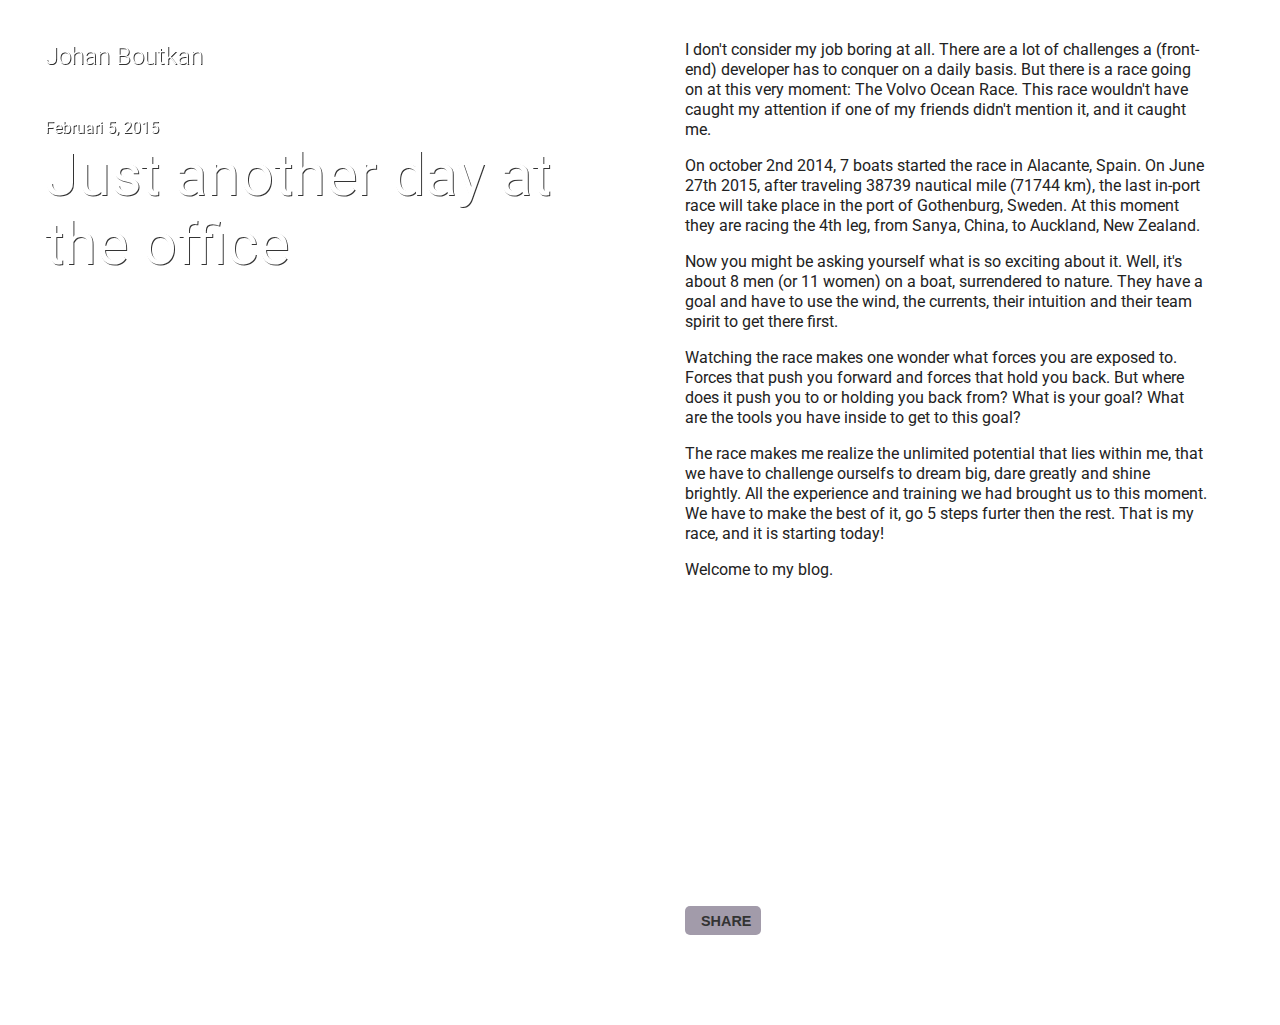
==== just_another_day_at_the_office.html.html @ 2aabd352 "Initial commit" ====
<!DOCTYPE html>
<html class="no-js" lang="en">
<head>
    <meta charset="UTF-8">
    <meta http-equiv="X-UA-Compatible" content="IE=edge">
    <title>Johan Boutkan - Just another day at the office</title>
    <meta name="description" content="Read how the Volvo Ocean race makes me realize the unlimited potential that lies within me">
    <meta name="viewport" content="width=device-width, user-scalable=no, initial-scale=1.0, maximum-scale=1.0, minimum-scale=1.0">
    
    <!-- open graph data -->
    <meta property="og:image" content="http://oeranos.synology.me/blog/_/img/hero_img/aboutme.jpg" />
    <meta property="og:title" content="Just another day at the office" />
    <meta property="og:url" content="http://oeranos.synology.me/blog/just_another_day_at_the_office.html" />
    <meta property="og:site_name" content="Johan Boutkan Blog"/>
    <meta property="og:type" content="blog"/>

    <!-- twittercard -->
    <meta name="twitter:card" content="summary_large_image">
    <meta name="twitter:site" content="@jcboutkan">
    <meta name="twitter:creator" content="@jcboutkan">
    <meta name="twitter:title" content="Just another day at the office">
    <meta name="twitter:description" content="Read how the Volvo Ocean race makes me realize the unlimited potential that lies within me">
    <meta name="twitter:image:src" content="http://oeranos.synology.me/blog/_/img/hero_img/aboutme.jpg">

    <!-- favicons -->
    <link rel="apple-touch-icon" sizes="57x57" href="apple-touch-icon-57x57.png">
    <link rel="apple-touch-icon" sizes="114x114" href="apple-touch-icon-114x114.png">
    <link rel="apple-touch-icon" sizes="72x72" href="apple-touch-icon-72x72.png">
    <link rel="apple-touch-icon" sizes="60x60" href="apple-touch-icon-60x60.png">
    <link rel="apple-touch-icon" sizes="120x120" href="apple-touch-icon-120x120.png">
    <link rel="apple-touch-icon" sizes="76x76" href="apple-touch-icon-76x76.png">
    <link rel="icon" type="image/png" href="favicon-96x96.png" sizes="96x96">
    <link rel="icon" type="image/png" href="favicon-16x16.png" sizes="16x16">
    <link rel="icon" type="image/png" href="favicon-32x32.png" sizes="32x32">
    <meta name="msapplication-TileColor" content="#000000">
    
    <link rel="stylesheet" href="css/styles.css">
</head>
<body>
   <!-- Google Tag Manager -->
        <noscript><iframe src="//www.googletagmanager.com/ns.html?id=GTM-XXXXXX"
        height="0" width="0" style="display:none;visibility:hidden"></iframe></noscript>
        <script>(function(w,d,s,l,i){w[l]=w[l]||[];w[l].push({'gtm.start':
        new Date().getTime(),event:'gtm.js'});var f=d.getElementsByTagName(s)[0],
        j=d.createElement(s),dl=l!='dataLayer'?'&l='+l:'';j.async=true;j.src=
        '//www.googletagmanager.com/gtm.js?id='+i+dl;f.parentNode.insertBefore(j,f);
        })(window,document,'script','dataLayer','GTM-XXXXXX');</script>
    <!-- End Google Tag Manager -->
    <!--[if lt IE 8]>
        <p class="browserupgrade">You are using an <strong>outdated</strong> browser. Please <a href="http://browsehappy.com/">upgrade your browser</a> to improve your experience.</p>
    <![endif]-->
    
    <div class="slidecontainer">
        <div class="hero light" style="background-image: url('_/img/hero_img/aboutme.jpg');">
            <div class="brand">Johan Boutkan</div>
            <!--div class="morelink">More articles</div-->
            <div class="supheader">Februari 5, 2015</div>
            <h1>Just another day at the office</h1>
            <div class="olderlink">Older &gt;</div>
        </div>
        <div class="content">
            <p>I don&#39;t consider my job boring at all. There are a lot of challenges a (front-end) developer has to conquer on a daily basis. But there is a race going on at this very moment: The Volvo Ocean Race. This race wouldn&#39;t have caught my attention if one of my friends didn&#39;t mention it, and it caught me.</p>
            <p>On october 2nd 2014, 7 boats started the race in Alacante, Spain. On June 27th 2015, after traveling 38739 nautical mile (71744 km), the last in-port race will take place in the port of Gothenburg, Sweden. At this moment they are racing the 4th leg, from Sanya, China, to Auckland, New Zealand.</p>
            <p>Now you might be asking yourself what is so exciting about it. Well, it's about 8 men (or 11 women) on a boat, surrendered to nature. They have a goal and have to use the wind, the currents, their intuition and their team spirit to get there first.</p>
            <p>Watching the race makes one wonder what forces you are exposed to. Forces that push you forward and forces that hold you back. But where does it push you to or holding you back from? What is your goal? What are the tools you have inside to get to this goal?</p>
            <p>The race makes me realize the unlimited potential that lies within me, that we have to challenge ourselfs to dream big, dare greatly and shine brightly. All the experience and training we had brought us to this moment. We have to make the best of it, go 5 steps furter then the rest. That is my race, and it is starting today!</p>
            <p>Welcome to my blog.</p>
            <div class="embed-container">
                <iframe src="https://www.youtube.com/embed/aN4CBbeSbP4?modestbranding=1&rel=0&showinfo=0&" frameborder="0" allowfullscreen></iframe>
            </div> <!-- embed-container -->
            <div class="share-button"></div>
            <footer>
                <div class="navigation">
                    <a href="#" class="back first">&lt; older</a>
                    <a href="#" class="next first">newer &gt;</a>
                </div> <!-- navigation -->
            </footer> <!-- footer -->
        </div> <!-- content -->
    </div> <!-- slidecontainer -->
    
    <script src="//ajax.googleapis.com/ajax/libs/jquery/1.11.2/jquery.min.js"></script>
    <script>window.jQuery || document.write('<script src="node_modules/jquery/dist/jquery.min.js"><\/script>')</script>
    <script src="js/script.js"></script>
    <script src="http://localhost:35729/livereload.js"></script>
    <script type="application/ld+json">
        { "@context" : "http://schema.org",
          "@type" : "Person",
          "name" : "Johan Boutkan",
          "url" : "http://oeranos.synology.me/",
          "sameAs" : [ "http://www.facebook.com/jcboutkan",
              "http://instagram.com/jcboutkan",
              "http://www.linkedin.com/in/johanboutkan",
              "http://plus.google.com/+JohanBoutkan/",
              "http://twitter.com/jcboutkan"] 
        }
    </script>
</body>
</html>
---- css/styles.css ----
@import url(http://fonts.googleapis.com/css?family=Roboto:300,400,500,700);
/*! normalize.css v3.0.2 | MIT License | git.io/normalize */
/**
 * 1. Set default font family to sans-serif.
 * 2. Prevent iOS text size adjust after orientation change, without disabling
 *    user zoom.
 */
/* line 9, ../_/components/sass/partials/_normalize.scss */
html {
  font-family: sans-serif;
  /* 1 */
  -ms-text-size-adjust: 100%;
  /* 2 */
  -webkit-text-size-adjust: 100%;
  /* 2 */ }

/**
 * Remove default margin.
 */
/* line 19, ../_/components/sass/partials/_normalize.scss */
body {
  margin: 0; }

/* HTML5 display definitions
   ========================================================================== */
/**
 * Correct `block` display not defined for any HTML5 element in IE 8/9.
 * Correct `block` display not defined for `details` or `summary` in IE 10/11
 * and Firefox.
 * Correct `block` display not defined for `main` in IE 11.
 */
/* line 33, ../_/components/sass/partials/_normalize.scss */
article,
aside,
details,
figcaption,
figure,
footer,
header,
hgroup,
main,
menu,
nav,
section,
summary {
  display: block; }

/**
 * 1. Correct `inline-block` display not defined in IE 8/9.
 * 2. Normalize vertical alignment of `progress` in Chrome, Firefox, and Opera.
 */
/* line 54, ../_/components/sass/partials/_normalize.scss */
audio,
canvas,
progress,
video {
  display: inline-block;
  /* 1 */
  vertical-align: baseline;
  /* 2 */ }

/**
 * Prevent modern browsers from displaying `audio` without controls.
 * Remove excess height in iOS 5 devices.
 */
/* line 67, ../_/components/sass/partials/_normalize.scss */
audio:not([controls]) {
  display: none;
  height: 0; }

/**
 * Address `[hidden]` styling not present in IE 8/9/10.
 * Hide the `template` element in IE 8/9/11, Safari, and Firefox < 22.
 */
/* line 77, ../_/components/sass/partials/_normalize.scss */
[hidden],
template {
  display: none; }

/* Links
   ========================================================================== */
/**
 * Remove the gray background color from active links in IE 10.
 */
/* line 89, ../_/components/sass/partials/_normalize.scss */
a {
  background-color: transparent; }

/**
 * Improve readability when focused and also mouse hovered in all browsers.
 */
/* line 97, ../_/components/sass/partials/_normalize.scss */
a:active,
a:hover {
  outline: 0; }

/* Text-level semantics
   ========================================================================== */
/**
 * Address styling not present in IE 8/9/10/11, Safari, and Chrome.
 */
/* line 109, ../_/components/sass/partials/_normalize.scss */
abbr[title] {
  border-bottom: 1px dotted; }

/**
 * Address style set to `bolder` in Firefox 4+, Safari, and Chrome.
 */
/* line 117, ../_/components/sass/partials/_normalize.scss */
b,
strong {
  font-weight: bold; }

/**
 * Address styling not present in Safari and Chrome.
 */
/* line 126, ../_/components/sass/partials/_normalize.scss */
dfn {
  font-style: italic; }

/**
 * Address variable `h1` font-size and margin within `section` and `article`
 * contexts in Firefox 4+, Safari, and Chrome.
 */
/* line 135, ../_/components/sass/partials/_normalize.scss */
h1 {
  font-size: 2em;
  margin: 0.67em 0; }

/**
 * Address styling not present in IE 8/9.
 */
/* line 144, ../_/components/sass/partials/_normalize.scss */
mark {
  background: #ff0;
  color: #000; }

/**
 * Address inconsistent and variable font size in all browsers.
 */
/* line 153, ../_/components/sass/partials/_normalize.scss */
small {
  font-size: 80%; }

/**
 * Prevent `sub` and `sup` affecting `line-height` in all browsers.
 */
/* line 161, ../_/components/sass/partials/_normalize.scss */
sub,
sup {
  font-size: 75%;
  line-height: 0;
  position: relative;
  vertical-align: baseline; }

/* line 169, ../_/components/sass/partials/_normalize.scss */
sup {
  top: -0.5em; }

/* line 173, ../_/components/sass/partials/_normalize.scss */
sub {
  bottom: -0.25em; }

/* Embedded content
   ========================================================================== */
/**
 * Remove border when inside `a` element in IE 8/9/10.
 */
/* line 184, ../_/components/sass/partials/_normalize.scss */
img {
  border: 0; }

/**
 * Correct overflow not hidden in IE 9/10/11.
 */
/* line 192, ../_/components/sass/partials/_normalize.scss */
svg:not(:root) {
  overflow: hidden; }

/* Grouping content
   ========================================================================== */
/**
 * Address margin not present in IE 8/9 and Safari.
 */
/* line 203, ../_/components/sass/partials/_normalize.scss */
figure {
  margin: 1em 40px; }

/**
 * Address differences between Firefox and other browsers.
 */
/* line 211, ../_/components/sass/partials/_normalize.scss */
hr {
  -moz-box-sizing: content-box;
  box-sizing: content-box;
  height: 0; }

/**
 * Contain overflow in all browsers.
 */
/* line 221, ../_/components/sass/partials/_normalize.scss */
pre {
  overflow: auto; }

/**
 * Address odd `em`-unit font size rendering in all browsers.
 */
/* line 229, ../_/components/sass/partials/_normalize.scss */
code,
kbd,
pre,
samp {
  font-family: monospace, monospace;
  font-size: 1em; }

/* Forms
   ========================================================================== */
/**
 * Known limitation: by default, Chrome and Safari on OS X allow very limited
 * styling of `select`, unless a `border` property is set.
 */
/**
 * 1. Correct color not being inherited.
 *    Known issue: affects color of disabled elements.
 * 2. Correct font properties not being inherited.
 * 3. Address margins set differently in Firefox 4+, Safari, and Chrome.
 */
/* line 252, ../_/components/sass/partials/_normalize.scss */
button,
input,
optgroup,
select,
textarea {
  color: inherit;
  /* 1 */
  font: inherit;
  /* 2 */
  margin: 0;
  /* 3 */ }

/**
 * Address `overflow` set to `hidden` in IE 8/9/10/11.
 */
/* line 266, ../_/components/sass/partials/_normalize.scss */
button {
  overflow: visible; }

/**
 * Address inconsistent `text-transform` inheritance for `button` and `select`.
 * All other form control elements do not inherit `text-transform` values.
 * Correct `button` style inheritance in Firefox, IE 8/9/10/11, and Opera.
 * Correct `select` style inheritance in Firefox.
 */
/* line 277, ../_/components/sass/partials/_normalize.scss */
button,
select {
  text-transform: none; }

/**
 * 1. Avoid the WebKit bug in Android 4.0.* where (2) destroys native `audio`
 *    and `video` controls.
 * 2. Correct inability to style clickable `input` types in iOS.
 * 3. Improve usability and consistency of cursor style between image-type
 *    `input` and others.
 */
/* line 290, ../_/components/sass/partials/_normalize.scss */
button,
html input[type="button"],
input[type="reset"],
input[type="submit"] {
  -webkit-appearance: button;
  /* 2 */
  cursor: pointer;
  /* 3 */ }

/**
 * Re-set default cursor for disabled elements.
 */
/* line 302, ../_/components/sass/partials/_normalize.scss */
button[disabled],
html input[disabled] {
  cursor: default; }

/**
 * Remove inner padding and border in Firefox 4+.
 */
/* line 311, ../_/components/sass/partials/_normalize.scss */
button::-moz-focus-inner,
input::-moz-focus-inner {
  border: 0;
  padding: 0; }

/**
 * Address Firefox 4+ setting `line-height` on `input` using `!important` in
 * the UA stylesheet.
 */
/* line 322, ../_/components/sass/partials/_normalize.scss */
input {
  line-height: normal; }

/**
 * It's recommended that you don't attempt to style these elements.
 * Firefox's implementation doesn't respect box-sizing, padding, or width.
 *
 * 1. Address box sizing set to `content-box` in IE 8/9/10.
 * 2. Remove excess padding in IE 8/9/10.
 */
/* line 334, ../_/components/sass/partials/_normalize.scss */
input[type="checkbox"],
input[type="radio"] {
  box-sizing: border-box;
  /* 1 */
  padding: 0;
  /* 2 */ }

/**
 * Fix the cursor style for Chrome's increment/decrement buttons. For certain
 * `font-size` values of the `input`, it causes the cursor style of the
 * decrement button to change from `default` to `text`.
 */
/* line 346, ../_/components/sass/partials/_normalize.scss */
input[type="number"]::-webkit-inner-spin-button,
input[type="number"]::-webkit-outer-spin-button {
  height: auto; }

/**
 * 1. Address `appearance` set to `searchfield` in Safari and Chrome.
 * 2. Address `box-sizing` set to `border-box` in Safari and Chrome
 *    (include `-moz` to future-proof).
 */
/* line 357, ../_/components/sass/partials/_normalize.scss */
input[type="search"] {
  -webkit-appearance: textfield;
  /* 1 */
  -moz-box-sizing: content-box;
  -webkit-box-sizing: content-box;
  /* 2 */
  box-sizing: content-box; }

/**
 * Remove inner padding and search cancel button in Safari and Chrome on OS X.
 * Safari (but not Chrome) clips the cancel button when the search input has
 * padding (and `textfield` appearance).
 */
/* line 370, ../_/components/sass/partials/_normalize.scss */
input[type="search"]::-webkit-search-cancel-button,
input[type="search"]::-webkit-search-decoration {
  -webkit-appearance: none; }

/**
 * Define consistent border, margin, and padding.
 */
/* line 379, ../_/components/sass/partials/_normalize.scss */
fieldset {
  border: 1px solid #c0c0c0;
  margin: 0 2px;
  padding: 0.35em 0.625em 0.75em; }

/**
 * 1. Correct `color` not being inherited in IE 8/9/10/11.
 * 2. Remove padding so people aren't caught out if they zero out fieldsets.
 */
/* line 390, ../_/components/sass/partials/_normalize.scss */
legend {
  border: 0;
  /* 1 */
  padding: 0;
  /* 2 */ }

/**
 * Remove default vertical scrollbar in IE 8/9/10/11.
 */
/* line 399, ../_/components/sass/partials/_normalize.scss */
textarea {
  overflow: auto; }

/**
 * Don't inherit the `font-weight` (applied by a rule above).
 * NOTE: the default cannot safely be changed in Chrome and Safari on OS X.
 */
/* line 408, ../_/components/sass/partials/_normalize.scss */
optgroup {
  font-weight: bold; }

/* Tables
   ========================================================================== */
/**
 * Remove most spacing between table cells.
 */
/* line 419, ../_/components/sass/partials/_normalize.scss */
table {
  border-collapse: collapse;
  border-spacing: 0; }

/* line 424, ../_/components/sass/partials/_normalize.scss */
td,
th {
  padding: 0; }

/* line 14, ../_/components/sass/partials/_mixins.scss */
.embed-container {
  *zoom: 1; }
  /* line 16, ../_/components/sass/partials/_mixins.scss */
  .embed-container:before, .embed-container:after {
    content: " ";
    display: table; }
  /* line 20, ../_/components/sass/partials/_mixins.scss */
  .embed-container:after {
    clear: both; }

/* line 1, ../_/components/sass/breakpoints/_base.scss */
html, body {
  height: 100%; }

/* line 5, ../_/components/sass/breakpoints/_base.scss */
body {
  font-family: 'Roboto', sans-serif; }

/* line 9, ../_/components/sass/breakpoints/_base.scss */
.slidecontainer {
  height: 100%; }

/* line 13, ../_/components/sass/breakpoints/_base.scss */
.hero {
  background-position: center center;
  -webkit-background-size: cover;
  -moz-background-size: cover;
  -o-background-size: cover;
  background-size: cover;
  background-attachment: scroll;
  margin: 0 auto;
  width: 100%;
  height: 65vh;
  min-height: 300px;
  display: block;
  padding: 40px 45px;
  -moz-box-sizing: border-box;
  -webkit-box-sizing: border-box;
  box-sizing: border-box;
  position: absolute;
  top: 0; }
  /* line 28, ../_/components/sass/breakpoints/_base.scss */
  .hero.light {
    color: #FFF;
    text-shadow: rgba(0, 0, 0, 0.8) 1px 1px 0; }
  /* line 33, ../_/components/sass/breakpoints/_base.scss */
  .hero.dark {
    color: #000;
    text-shadow: rgba(255, 255, 255, 0.8) 1px 1px 0; }
  /* line 38, ../_/components/sass/breakpoints/_base.scss */
  .hero .brand {
    font-weight: 300;
    font-size: 24px;
    font-size: 1.5rem;
    float: left;
    margin-top: 2px; }
  /* line 45, ../_/components/sass/breakpoints/_base.scss */
  .hero .morelink {
    font-size: 14px;
    font-size: 0.875rem;
    float: right;
    border: 1px solid;
    padding: 10px;
    text-transform: uppercase;
    cursor: pointer; }
  /* line 54, ../_/components/sass/breakpoints/_base.scss */
  .hero.light .morelink {
    border-color: #FFF;
    -moz-box-shadow: rgba(0, 0, 0, 0.8) 1px 1px 0;
    -webkit-box-shadow: rgba(0, 0, 0, 0.8) 1px 1px 0;
    box-shadow: rgba(0, 0, 0, 0.8) 1px 1px 0; }
  /* line 59, ../_/components/sass/breakpoints/_base.scss */
  .hero.dark .morelink {
    border-color: #000;
    -moz-box-shadow: rgba(255, 255, 255, 0.8) 1px 1px 0;
    -webkit-box-shadow: rgba(255, 255, 255, 0.8) 1px 1px 0;
    box-shadow: rgba(255, 255, 255, 0.8) 1px 1px 0; }
  /* line 64, ../_/components/sass/breakpoints/_base.scss */
  .hero h1 {
    font-weight: 400;
    font-size: 37px;
    font-size: 2.3125rem;
    margin-top: 100px; }
  /* line 70, ../_/components/sass/breakpoints/_base.scss */
  .hero .supheader {
    position: absolute;
    top: 118px; }
  /* line 75, ../_/components/sass/breakpoints/_base.scss */
  .hero .olderlink {
    position: absolute;
    bottom: 40px;
    left: 45px;
    text-transform: uppercase;
    display: none; }

/* line 84, ../_/components/sass/breakpoints/_base.scss */
.content {
  font-size: 16px;
  font-size: 1rem;
  line-height: 125%;
  margin-top: 65vh;
  padding: 40px 45px 0px 45px;
  -moz-box-sizing: border-box;
  -webkit-box-sizing: border-box;
  box-sizing: border-box;
  color: #222;
  min-height: 100%; }
  /* line 93, ../_/components/sass/breakpoints/_base.scss */
  .content footer {
    position: relative;
    height: 40px;
    width: calc(100% + 90px);
    margin-left: -45px;
    margin-top: 54px; }
    /* line 99, ../_/components/sass/breakpoints/_base.scss */
    .content footer .navigation {
      width: 100%;
      display: block; }
      /* line 102, ../_/components/sass/breakpoints/_base.scss */
      .content footer .navigation .back, .content footer .navigation .next {
        width: 50%;
        display: block;
        padding: 10px 45px;
        -moz-box-sizing: border-box;
        -webkit-box-sizing: border-box;
        box-sizing: border-box;
        background-color: #B6B6B6;
        color: #FFF;
        text-decoration: none;
        float: left; }
        /* line 112, ../_/components/sass/breakpoints/_base.scss */
        .content footer .navigation .back:hover, .content footer .navigation .back:focus, .content footer .navigation .next:hover, .content footer .navigation .next:focus {
          background-color: #212121; }
        /* line 116, ../_/components/sass/breakpoints/_base.scss */
        .content footer .navigation .back.first, .content footer .navigation .next.first {
          visibility: hidden; }
      /* line 121, ../_/components/sass/breakpoints/_base.scss */
      .content footer .navigation .next {
        text-align: right; }

/* line 1, ../_/components/sass/modules/_layout.scss */
.embed-container {
  position: relative;
  padding-bottom: 56.25%;
  height: 0;
  overflow: hidden;
  max-width: 100%; }

/* line 10, ../_/components/sass/modules/_layout.scss */
.embed-container iframe,
.embed-container object,
.embed-container embed {
  position: absolute;
  top: 0;
  left: 0;
  width: 100%;
  height: 100%; }

/* line 3, ../_/components/sass/modules/_modules.scss */
.browserupgrade {
  margin: 0.2em 0;
  background: #ccc;
  color: #000;
  padding: 0.2em 0; }

/* line 2, ../_/components/sass/modules/_share.scss */
.share-button.sharer-0 {
  -khtml-user-select: none;
  -moz-user-select: none;
  -ms-user-select: none;
  -webkit-touch-callout: none;
  -webkit-user-select: none;
  user-select: none;
  height: 20px;
  width: 92px;
  margin-top: 20px;
  margin-bottom: 20px; }

/* line 16, ../_/components/sass/modules/_share.scss */
.share-button.sharer-0 [class*=entypo-]:before {
  font-family: entypo,sans-serif; }

/* line 21, ../_/components/sass/modules/_share.scss */
.share-button.sharer-0 label {
  -webkit-transition: all .3s ease;
  transition: all .3s ease;
  background: #a29baa;
  border-radius: 5px;
  color: #333;
  cursor: pointer;
  font-size: 16px;
  margin: 0;
  padding: 5px 10px; }

/* line 34, ../_/components/sass/modules/_share.scss */
.share-button.sharer-0 label:hover {
  opacity: .8; }

/* line 39, ../_/components/sass/modules/_share.scss */
.share-button.sharer-0 label span {
  -webkit-font-smoothing: antialiased;
  font-family: Lato,sans-serif;
  font-size: .9em;
  font-weight: 700;
  padding-left: 6px;
  text-transform: uppercase; }

/* line 49, ../_/components/sass/modules/_share.scss */
.share-button.sharer-0 .social {
  -webkit-transition: all .4s ease;
  transition: all .4s ease;
  margin-left: -15px;
  opacity: 0; }

/* line 57, ../_/components/sass/modules/_share.scss */
.share-button.sharer-0 .social.top {
  -ms-transform-origin: 0 0;
  -webkit-transform-origin: 0 0;
  transform-origin: 0 0;
  margin-top: -80px; }

/* line 65, ../_/components/sass/modules/_share.scss */
.share-button.sharer-0 .social.bottom {
  -ms-transform-origin: 0 0;
  -webkit-transform-origin: 0 0;
  transform-origin: 0 0;
  margin-top: 5px; }

/* line 73, ../_/components/sass/modules/_share.scss */
.share-button.sharer-0 .social.middle {
  margin-top: -34px; }

/* line 78, ../_/components/sass/modules/_share.scss */
.share-button.sharer-0 .social.middle.right {
  -ms-transform-origin: 5% 50%;
  -webkit-transform-origin: 5% 50%;
  transform-origin: 5% 50%;
  margin-left: 105px; }

/* line 86, ../_/components/sass/modules/_share.scss */
.share-button.sharer-0 .social.middle.left {
  -ms-transform-origin: 5% 50%;
  -webkit-transform-origin: 5% 50%;
  transform-origin: 5% 50%; }

/* line 93, ../_/components/sass/modules/_share.scss */
.share-button.sharer-0 .social.right {
  margin-left: 14px; }

/* line 98, ../_/components/sass/modules/_share.scss */
.share-button.sharer-0 .social.load {
  -webkit-transition: none !important;
  transition: none !important; }

/* line 104, ../_/components/sass/modules/_share.scss */
.share-button.sharer-0 .social.networks-1 {
  width: 60px; }

/* line 108, ../_/components/sass/modules/_share.scss */
.share-button.sharer-0 .social.networks-1.center, .share-button.sharer-0 .social.networks-1.left {
  margin-left: 14px; }

/* line 112, ../_/components/sass/modules/_share.scss */
.share-button.sharer-0 .social.networks-1.middle.left {
  margin-left: -70px; }

/* line 116, ../_/components/sass/modules/_share.scss */
.share-button.sharer-0 .social.networks-1 ul {
  width: 60px; }

/* line 120, ../_/components/sass/modules/_share.scss */
.share-button.sharer-0 .social.networks-2 {
  width: 120px; }

/* line 124, ../_/components/sass/modules/_share.scss */
.share-button.sharer-0 .social.networks-2.center {
  margin-left: -13px; }

/* line 128, ../_/components/sass/modules/_share.scss */
.share-button.sharer-0 .social.networks-2.left {
  margin-left: -44px; }

/* line 132, ../_/components/sass/modules/_share.scss */
.share-button.sharer-0 .social.networks-2.middle.left {
  margin-left: -130px; }

/* line 136, ../_/components/sass/modules/_share.scss */
.share-button.sharer-0 .social.networks-2 ul {
  width: 120px; }

/* line 140, ../_/components/sass/modules/_share.scss */
.share-button.sharer-0 .social.networks-3 {
  width: 180px; }

/* line 144, ../_/components/sass/modules/_share.scss */
.share-button.sharer-0 .social.networks-3.center {
  margin-left: -45px; }

/* line 148, ../_/components/sass/modules/_share.scss */
.share-button.sharer-0 .social.networks-3.left {
  margin-left: -102px; }

/* line 152, ../_/components/sass/modules/_share.scss */
.share-button.sharer-0 .social.networks-3.middle.left {
  margin-left: -190px; }

/* line 156, ../_/components/sass/modules/_share.scss */
.share-button.sharer-0 .social.networks-3 ul {
  width: 180px; }

/* line 160, ../_/components/sass/modules/_share.scss */
.share-button.sharer-0 .social.networks-4 {
  width: 240px; }

/* line 164, ../_/components/sass/modules/_share.scss */
.share-button.sharer-0 .social.networks-4.center {
  margin-left: -75px; }

/* line 168, ../_/components/sass/modules/_share.scss */
.share-button.sharer-0 .social.networks-4.left {
  margin-left: 162px; }

/* line 172, ../_/components/sass/modules/_share.scss */
.share-button.sharer-0 .social.networks-4.middle.left {
  margin-left: -250px; }

/* line 176, ../_/components/sass/modules/_share.scss */
.share-button.sharer-0 .social.networks-4 ul {
  width: 240px; }

/* line 180, ../_/components/sass/modules/_share.scss */
.share-button.sharer-0 .social.networks-5 {
  width: 300px; }

/* line 184, ../_/components/sass/modules/_share.scss */
.share-button.sharer-0 .social.networks-5.center {
  margin-left: -105px; }

/* line 188, ../_/components/sass/modules/_share.scss */
.share-button.sharer-0 .social.networks-5.left {
  margin-left: -225px; }

/* line 192, ../_/components/sass/modules/_share.scss */
.share-button.sharer-0 .social.networks-5.middle.left {
  margin-left: -320px; }

/* line 196, ../_/components/sass/modules/_share.scss */
.share-button.sharer-0 .social.networks-5 ul {
  width: 300px; }

/* line 201, ../_/components/sass/modules/_share.scss */
.share-button.sharer-0 .social.active {
  transition: all .4s ease;
  -webkit-transition: all .4s ease;
  opacity: 1; }

/* line 208, ../_/components/sass/modules/_share.scss */
.share-button.sharer-0 .social.active.top {
  -ms-transform: scale(1) translateY(-10px);
  -webkit-transform: scale(1) translateY(-10px);
  transform: scale(1) translateY(-10px); }

/* line 215, ../_/components/sass/modules/_share.scss */
.share-button.sharer-0 .social.active.bottom {
  -ms-transform: scale(1) translateY(15px);
  -webkit-transform: scale(1) translateY(15px);
  transform: scale(1) translateY(15px); }

/* line 222, ../_/components/sass/modules/_share.scss */
.share-button.sharer-0 .social.active.middle.right {
  -ms-transform: scale(1) translateX(10px);
  -webkit-transform: scale(1) translateX(10px);
  transform: scale(1) translateX(10px); }

/* line 229, ../_/components/sass/modules/_share.scss */
.share-button.sharer-0 .social.active.middle.left {
  -ms-transform: scale(1) translateX(-10px);
  -webkit-transform: scale(1) translateX(-10px);
  transform: scale(1) translateX(-10px); }

/* line 236, ../_/components/sass/modules/_share.scss */
.share-button.sharer-0 .social ul {
  color: #fff;
  height: 46px;
  left: 0;
  list-style: none;
  margin: auto;
  padding: 0;
  position: relative;
  right: 0; }

/* line 248, ../_/components/sass/modules/_share.scss */
.share-button.sharer-0 .social ul li {
  -moz-box-sizing: content-box;
  -webkit-box-sizing: content-box;
  box-sizing: content-box;
  -webkit-transition: all .3s ease;
  transition: all .3s ease;
  cursor: pointer;
  display: none;
  float: left;
  font-size: 20px;
  height: 22px;
  margin: 0;
  padding: 12px 0;
  position: relative;
  text-align: center;
  width: 60px;
  z-index: 2; }

/* line 268, ../_/components/sass/modules/_share.scss */
.share-button.sharer-0 .social ul li:hover {
  color: rgba(0, 0, 0, 0.5); }

/* line 273, ../_/components/sass/modules/_share.scss */
.share-button.sharer-0 .social li[class*=facebook] {
  background: #3b5998;
  display: block; }

/* line 279, ../_/components/sass/modules/_share.scss */
.share-button.sharer-0 .social li[class*=twitter] {
  background: #6cdfea;
  display: block; }

/* line 285, ../_/components/sass/modules/_share.scss */
.share-button.sharer-0 .social li[class*=gplus] {
  background: #e34429;
  display: block; }

/* line 291, ../_/components/sass/modules/_share.scss */
.share-button.sharer-0 .social li[class*=pinterest] {
  background: #c5282f;
  display: block; }

/* line 297, ../_/components/sass/modules/_share.scss */
.share-button.sharer-0 .social li[class*=paper-plane] {
  background: #42c5b0;
  display: block; }

@media only screen and (min-width: 735px) {
  /* line 2, ../_/components/sass/breakpoints/_768up.scss */
  .hero h1 {
    font-size: 59px;
    font-size: 3.6875rem; } }
@media only screen and (min-width: 1015px) {
  /* line 1, ../_/components/sass/breakpoints/_1024up.scss */
  .hero {
    width: 50vw;
    height: 100vh;
    position: fixed;
    left: 0;
    top: 0; }
    /* line 8, ../_/components/sass/breakpoints/_1024up.scss */
    .hero h1 {
      font-size: 59px;
      font-size: 3.6875rem; }

  /* line 13, ../_/components/sass/breakpoints/_1024up.scss */
  .content {
    width: 48vw;
    position: absolute;
    left: 50vw;
    top: 0px;
    margin: 0; }
    /* line 20, ../_/components/sass/breakpoints/_1024up.scss */
    .content p:first-of-type {
      margin-top: 0; } }
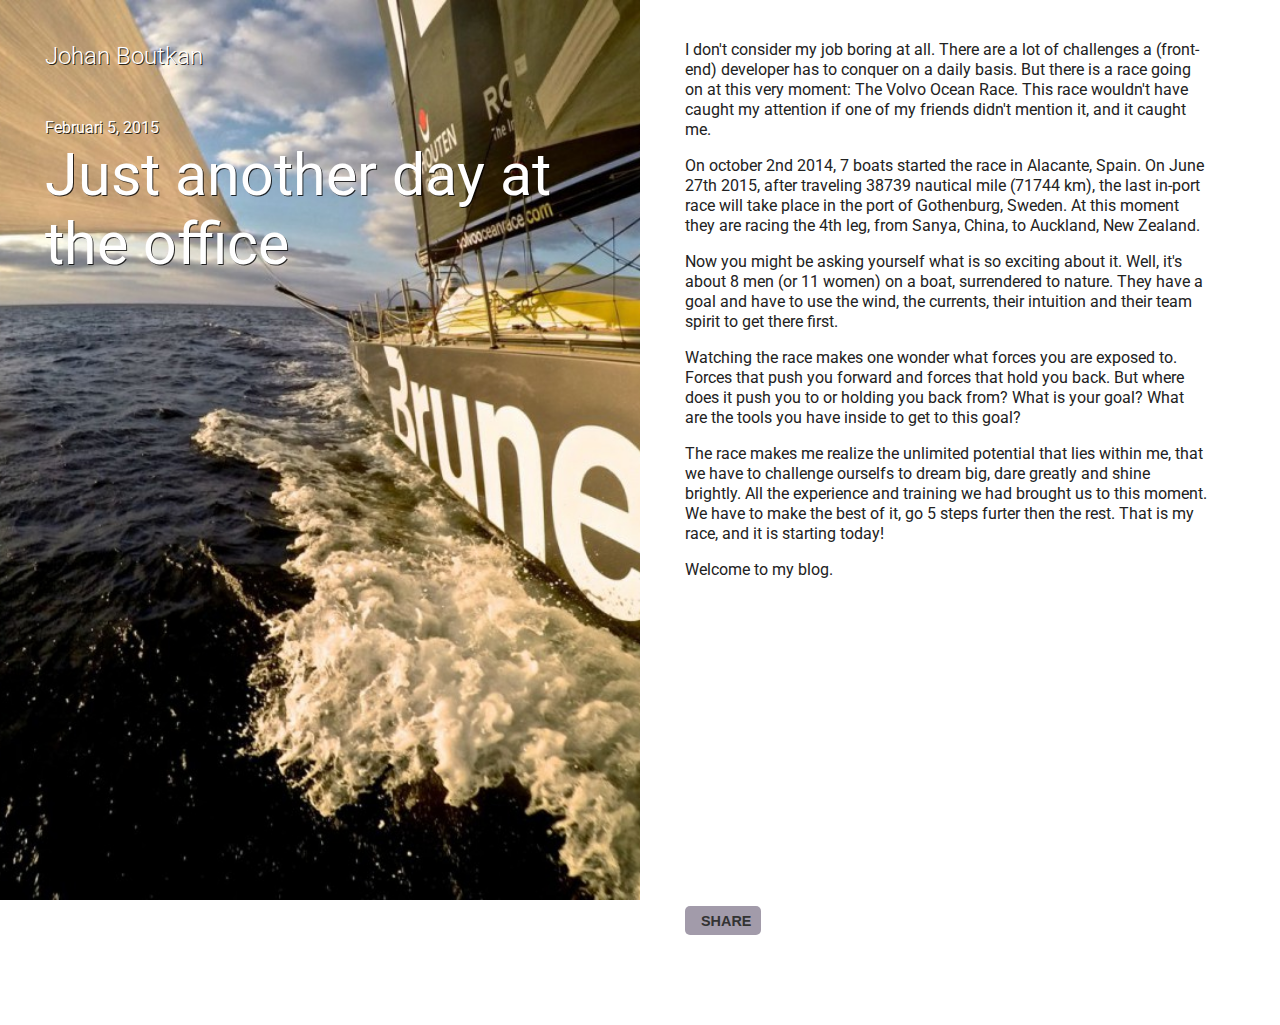
==== commit 4e6cb6e2: "GTM installed and changed image path" ====
--- a/just_another_day_at_the_office.html.html
+++ b/just_another_day_at_the_office.html.html
@@ -37,21 +37,21 @@
     <link rel="stylesheet" href="css/styles.css">
 </head>
 <body>
-   <!-- Google Tag Manager -->
-        <noscript><iframe src="//www.googletagmanager.com/ns.html?id=GTM-XXXXXX"
-        height="0" width="0" style="display:none;visibility:hidden"></iframe></noscript>
-        <script>(function(w,d,s,l,i){w[l]=w[l]||[];w[l].push({'gtm.start':
-        new Date().getTime(),event:'gtm.js'});var f=d.getElementsByTagName(s)[0],
-        j=d.createElement(s),dl=l!='dataLayer'?'&l='+l:'';j.async=true;j.src=
-        '//www.googletagmanager.com/gtm.js?id='+i+dl;f.parentNode.insertBefore(j,f);
-        })(window,document,'script','dataLayer','GTM-XXXXXX');</script>
+    <!-- Google Tag Manager -->
+    <noscript><iframe src="//www.googletagmanager.com/ns.html?id=GTM-KJ3MTN"
+    height="0" width="0" style="display:none;visibility:hidden"></iframe></noscript>
+    <script>(function(w,d,s,l,i){w[l]=w[l]||[];w[l].push({'gtm.start':
+    new Date().getTime(),event:'gtm.js'});var f=d.getElementsByTagName(s)[0],
+    j=d.createElement(s),dl=l!='dataLayer'?'&l='+l:'';j.async=true;j.src=
+    '//www.googletagmanager.com/gtm.js?id='+i+dl;f.parentNode.insertBefore(j,f);
+    })(window,document,'script','dataLayer','GTM-KJ3MTN');</script>
     <!-- End Google Tag Manager -->
     <!--[if lt IE 8]>
         <p class="browserupgrade">You are using an <strong>outdated</strong> browser. Please <a href="http://browsehappy.com/">upgrade your browser</a> to improve your experience.</p>
     <![endif]-->
     
     <div class="slidecontainer">
-        <div class="hero light" style="background-image: url('_/img/hero_img/aboutme.jpg');">
+        <div class="hero light" style="background-image: url('img/hero_img/aboutme.jpg');">
             <div class="brand">Johan Boutkan</div>
             <!--div class="morelink">More articles</div-->
             <div class="supheader">Februari 5, 2015</div>
